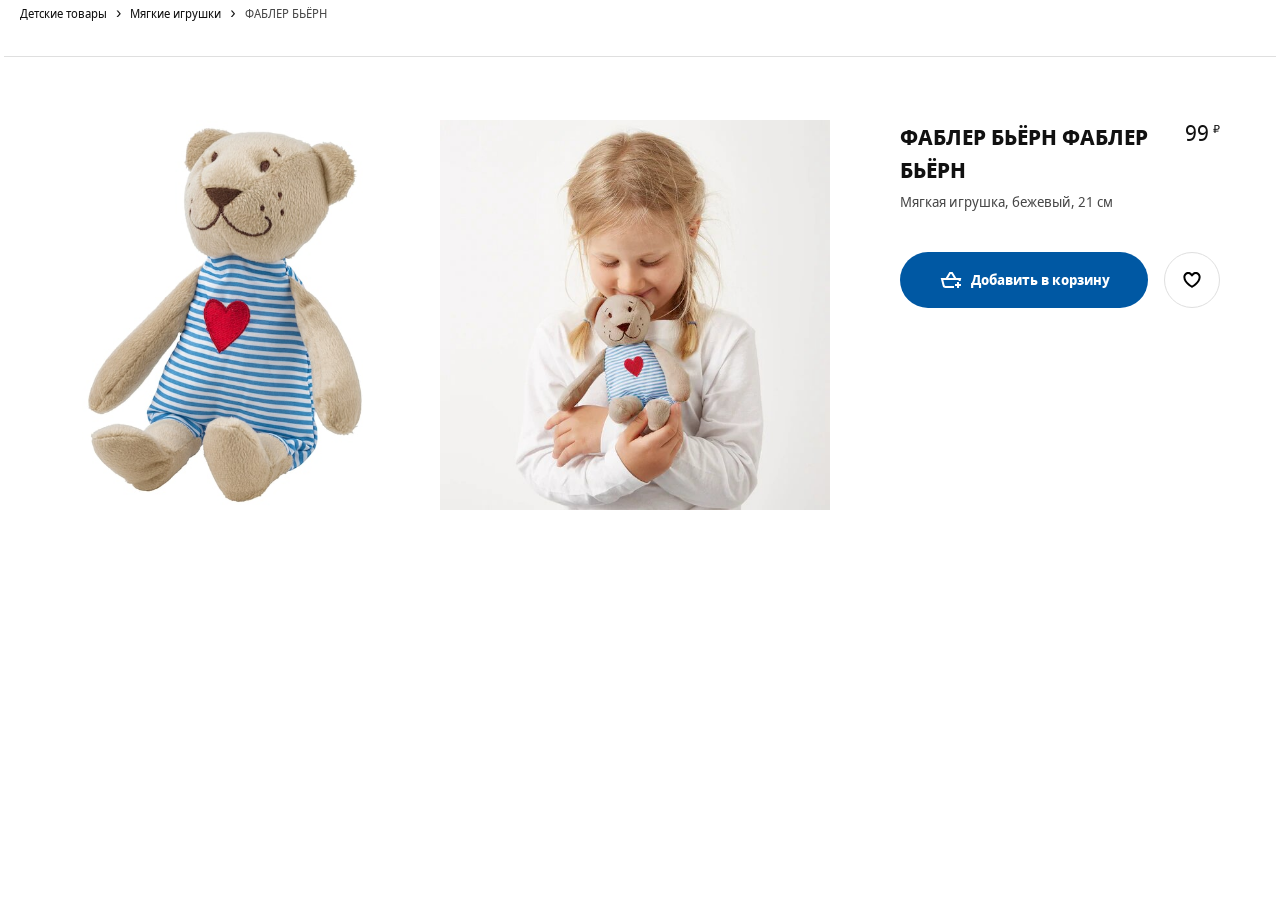
==== card.html @ dcc4cfbb "create" ====
<!DOCTYPE html>
<html lang="en">
<head>
	<meta charset="UTF-8">
	<meta name="viewport" content="width=device-width, user-scalable=no, initial-scale=1.0, maximum-scale=1.0, minimum-scale=1.0">
	<meta http-equiv="X-UA-Compatible" content="ie=edge">
	<link rel="apple-touch-icon" sizes="180x180" href="favicon/apple-touch-icon.png">
	<link rel="icon" type="image/png" sizes="32x32" href="favicon/favicon-32x32.png">
	<link rel="icon" type="image/png" sizes="16x16" href="favicon/favicon-16x16.png">
	<link rel="mask-icon" href="favicon/safari-pinned-tab.svg" color="#0058ab">
	<meta name="msapplication-TileColor" content="#0058ab">
	<meta name="theme-color" content="#0058ab">
	<title>Детские игрушки - IKEA</title>
	<link rel="stylesheet" href="styles/styles.css">
</head>
<body>
<main>
	<div class="container">
		<div class="breadcrumb">
			<nav role="navigation" aria-label="Breadcrumb" class="breadcrumb__nav">
				<ul class="breadcrumb__list">

					<li class="breadcrumb__list-item">
						<a href="goods.html?cat=Детские товары" class="breadcrumb__link"><span>Детские товары</span></a>
					</li>

					<li class="breadcrumb__list-item">
						<a href="goods.html?cat=Мягкие игрушки" class="breadcrumb__link"><span>Мягкие игрушки</span></a>
					</li>

					<li class="breadcrumb__list-item">
						<a href="#" class="breadcrumb__link"><span>ФАБЛЕР БЬЁРН</span></a>
					</li>

				</ul>
			</nav>
		</div>

		<div class="good wrapper">
			<div class="good-images">
				<div class="good-image__item">
					<img src="image/fabler-byorn-myagkaya-igrushka-bezhevyy__0710165_PE727396_S5.jpg" alt="">
				</div>
				<div class="good-image__item">
					<img src="image/fabler-byorn-myagkaya-igrushka-bezhevyy__0876865_PE611124_S5.jpg" alt="">
				</div>
			</div>
			<div class="good-item"> <!-- not-in-stock - нет в наличии-->
				<p class="good-item__new">Новинка</p>

				<div class="good-item__section">
					<div>
						<h2 class="good-item__header">ФАБЛЕР БЬЁРН ФАБЛЕР БЬЁРН</h2>
						<p class="good-item__description">Мягкая игрушка, бежевый, 21 см</p>

					</div>
					<p class="good-item__price">
						<span class="good-item__empty">Нет в наличии</span>
						<span class="good-item__price-value">99</span>
						<span class="good-item__currency">₽</span>
					</p>

				</div>
				<div class="good-item__buttons">
					<button type="button" class="btn btn-good" data-idd="idd001">
						<svg focusable="false" viewBox="0 0 24 24" class="btn-good-svg" aria-hidden="true">
							<path fill-rule="evenodd" clip-rule="evenodd" d="M10.4372 4H10.9993H12.0003H12.9996H13.5616L13.8538 4.48014L17.2112 9.99713H21H22.2806L21.9702 11.2396L21.5303 13H19.4688L19.7194 11.9971H4.28079L5.59143 17.2397C5.70272 17.6848 6.1027 17.9971 6.56157 17.9971H15V19.9971H6.56157C5.18496 19.9971 3.98502 19.0602 3.65114 17.7247L2.02987 11.2397L1.71924 9.99713H3.00002H6.78793L10.145 4.48017L10.4372 4ZM12.4375 6L14.87 9.99713H9.12911L11.5614 6H12.0003H12.4375ZM17.9961 16V14H19.9961V16H21.9961V18H19.9961V20H17.9961V18H15.9961V16H17.9961Z"></path>
						</svg>

						<span class="btn-good__label">Добавить в корзину</span>
					</button>
					<button type="button" class="btn btn-add-wishlist" data-idd="idd001">
						<svg focusable="false" viewBox="0 0 24 24" class="btn-add-wishlist__svg" aria-hidden="true">
							<path fill-rule="evenodd" clip-rule="evenodd" d="M12.336 5.52055C14.2336 3.62376 17.3096 3.62401 19.2069 5.52129C20.2067 6.52115 20.6796 7.85005 20.6259 9.15761C20.6151 12.2138 18.4184 14.8654 16.4892 16.6366C15.4926 17.5517 14.5004 18.2923 13.7593 18.8036C13.3879 19.0598 13.0771 19.2601 12.8574 19.3973C12.7475 19.466 12.6601 19.519 12.5992 19.5555C12.5687 19.5737 12.5448 19.5879 12.5279 19.5978L12.5079 19.6094L12.502 19.6129L12.5001 19.614C12.5001 19.614 12.4989 19.6147 11.9999 18.748C11.501 19.6147 11.5005 19.6144 11.5005 19.6144L11.4979 19.6129L11.4919 19.6094L11.472 19.5978C11.4551 19.5879 11.4312 19.5737 11.4007 19.5555C11.3397 19.519 11.2524 19.466 11.1425 19.3973C10.9227 19.2601 10.612 19.0598 10.2405 18.8036C9.49947 18.2923 8.50726 17.5517 7.51063 16.6366C5.58146 14.8654 3.38477 12.2139 3.37399 9.15765C3.32024 7.85008 3.79314 6.52117 4.79301 5.52129C6.69054 3.62376 9.76704 3.62376 11.6646 5.52129L11.9993 5.856L12.3353 5.52129L12.336 5.52055ZM11.9999 18.748L11.5005 19.6144L11.9999 19.9019L12.4989 19.6147L11.9999 18.748ZM11.9999 17.573C12.1727 17.462 12.384 17.3226 12.6236 17.1573C13.3125 16.6821 14.2267 15.9988 15.1366 15.1634C17.0157 13.4381 18.6259 11.2919 18.6259 9.13506V9.11213L18.627 9.08922C18.6626 8.31221 18.3844 7.52727 17.7926 6.9355C16.6762 5.81903 14.866 5.81902 13.7495 6.9355L13.7481 6.93689L11.9965 8.68166L10.2504 6.9355C9.13387 5.81903 7.3237 5.81903 6.20722 6.9355C5.61546 7.52727 5.33724 8.31221 5.3729 9.08922L5.37395 9.11213V9.13507C5.37395 11.2919 6.98418 13.4381 8.86325 15.1634C9.77312 15.9988 10.6874 16.6821 11.3762 17.1573C11.6159 17.3226 11.8271 17.462 11.9999 17.573Z"></path>
						</svg>
					</button>
				</div>

			</div>
		</div>


	</div>
</main>
</body>
</html>
---- styles/styles.css ----
/*
* Prefixed by https://autoprefixer.github.io
* PostCSS: v7.0.29,
* Autoprefixer: v9.7.6
* Browsers: last 4 version
*/

@font-face {
	font-family: 'Noto Sans';
	src: local('Noto Sans Display Regular'), local('NotoSansDisplay-Regular'), url('../fonts/Notosansdisplayregular.woff2') format('woff2'), url('../fonts/Notosansdisplayregular.woff') format('woff');
	font-weight: 400;
	font-style: normal;
}

@font-face {
	font-family: 'Noto Sans';
	src: local('Noto Sans Display Italic'), local('NotoSansDisplay-Italic'), url('../fonts/Notosansdisplayitalic.woff2') format('woff2'), url('../fonts/Notosansdisplayitalic.woff') format('woff');
	font-weight: 400;
	font-style: italic;
}

@font-face {
	font-family: 'Noto Sans';
	src: local('Noto Sans Display Bold'), local('NotoSansDisplay-Bold'), url('../fonts/Notosansdisplaybold.woff2') format('woff2'), url('../fonts/Notosansdisplaybold.woff') format('woff');
	font-weight: 700;
	font-style: normal;
}

@font-face {
	font-family: 'Noto Sans';
	src: local('Noto Sans Display Bold Italic'), local('NotoSansDisplay-BoldItalic'), url('../fonts/Notosansdisplaybolditalic.woff2') format('woff2'), url('../fonts/Notosansdisplaybolditalic.woff') format('woff');
	font-weight: 700;
	font-style: italic;
}

html {
	-webkit-box-sizing: border-box;
	box-sizing: border-box;
}

*,
*::before,
*::after {
	-webkit-box-sizing: inherit;
	box-sizing: inherit;
}

body {
	min-width: 320px;
	margin: 0;

	background-color: #fff; /*под проект*/
	font-family: Noto Sans, Arial, sans-serif; /*в "" свой шрифт под проект*/

	font-size: 16px;
	color: #111;
	line-height: 1.5;
	-webkit-font-smoothing: subpixel-antialiased;
}

button, input {
	font: inherit;
}

button {
	cursor: pointer;
}

img {
	max-width: 100%;
	width: 100%;
	height: auto;
}

a {
	text-decoration: none;
	color: inherit;
}

ul {
	list-style: none;
	padding: 0;
	margin: 0;
}

h1, h2, h3, p {
	padding: 0;
	margin: 0;
}

/* container */

.container {
	max-width: 100rem;
	margin: 0 auto;
	padding: 0 1.25rem;
}

.visually-hidden {
	position: absolute !important;
	clip: rect(1px 1px 1px 1px);
	clip: rect(1px, 1px, 1px, 1px);
	padding: 0 !important;
	border: 0 !important;
	height: 1px !important;
	width: 1px !important;
	overflow: hidden;
}

/* при работе с float */

.clearfix::after {
	content: "";
	display: table;
	clear: both;
}

header {
	margin-bottom: 3.75rem;
}

.header {
	display: -ms-grid;
	display: grid;
	grid-gap: 1.25rem;
	-ms-grid-columns: 2fr 1.25rem 2fr 1.25rem 16fr 1.25rem 1fr 1.25rem 1fr;
	grid-template-columns: 2fr 2fr 16fr 1fr 1fr;
	-webkit-box-align: center;
	-ms-flex-align: center;
	align-items: center;
	padding: 1.75rem 0;
}

footer {
	background-color: #f5f5f5;
	margin-top: 3.75rem;
	padding: 3.75rem 0 0 0;
}

.footer {
	display: -ms-grid;
	display: grid;
	-ms-grid-columns: 1fr 1fr 1fr;
	grid-template-columns: 1fr 1fr 1fr;
}

.main-header {
	margin-bottom: 1.875rem
}

.btn {
	background-color: transparent;
	outline: transparent;
	border-radius: 50%;
	width: 40px;
	height: 40px;
	display: -webkit-box;
	display: -ms-flexbox;
	display: flex;
	-webkit-box-align: center;
	-ms-flex-align: center;
	align-items: center;
	-webkit-box-pack: center;
	-ms-flex-pack: center;
	justify-content: center;
	border: 1px solid transparent;
}

.btn:hover {
	background-color: #f5f5f5;
	color: #111;
}

.svg-icon {
	fill: currentColor;
}

.logo {
	text-align: center;
	width: 75px;
	height: 30px;

}

.search {
	position: relative;
	-webkit-box-flex: 1;
	-ms-flex-positive: 1;
	flex-grow: 1;
	height: 50px;
	margin: 0 40px;
}

.search-input {
	-webkit-appearance: none;
	-moz-appearance: none;
	appearance: none;
	background-color: #f5f5f5;
	display: block;
	appearance: none;
	width: 100%;
	height: 100%;
	padding: .5rem 3.5rem;
	margin: 0 auto;
	line-height: 1.5;
	border: 0;
	border-radius: 50em;
	outline: 0;
	-webkit-box-shadow: none;
	box-shadow: none;
	-webkit-transition: background .2s;
	-o-transition: background .2s;
	transition: background .2s;
}

.search-btn {
	position: absolute;
	top: 0.9rem;
	right: 0.9rem;
	background-image: url("data:image/svg+xml;charset=utf-8,%3Csvg width='16' height='17' fill='%23484848' xmlns='http://www.w3.org/2000/svg'%3E%3Cpath fill-rule='evenodd' clip-rule='evenodd' d='M6.5 11a4.5 4.5 0 110-9 4.5 4.5 0 010 9zm4.968-.307a6.5 6.5 0 10-1.514 1.315l3.996 3.996 1.414-1.414-3.896-3.897z'/%3E%3C/svg%3E");
	background-repeat: no-repeat;
	background-size: contain;
	width: 2.5rem;
	height: 1.5rem;
	background-position: center;
}

.offer {
	position: relative;
}

.offer-extra {
	position: absolute;
	padding: .9rem;
	color: #111;
	left: 1.25rem;
	bottom: 1.25rem;
	display: -webkit-box;
	display: -ms-flexbox;
	display: flex;
	background: #fff;
	-webkit-box-orient: vertical;
	-webkit-box-direction: normal;
	-ms-flex-direction: column;
	flex-direction: column;
	-webkit-box-align: start;
	-ms-flex-align: start;
	align-items: flex-start;
	max-width: 19rem;
	min-width: 13rem;
	font-size: .9rem;
	line-height: 1.5;
	font-weight: bold;
	word-break: break-word;
}

.offer-arrow {
	display: inline-block;
	height: 1.5rem;
	width: 1.5rem;
	vertical-align: middle;
	fill: currentColor;
	margin-top: 1.875rem;

}


.footer-header {
	line-height: 2rem;
	font-size: 1.25rem;
	padding: 0 0 1rem 0;

}

.footer-list {
	margin-bottom: .8rem;
}

.footer-list > a {
	color: #484848;
}

.footer-list > a:hover {
	color: #111;
	text-decoration: underline;
}

.catalog {
	position: fixed;
	z-index: 999;
	top: 0;
	left: -100%;
	bottom: 0;
	background-color: #fff;
	overflow-y: auto;
	overflow-x: hidden;
	-webkit-transition: left 0.2s 0s;
	-o-transition: left 0.2s 0s;
	transition: left 0.2s 0s;
	width: 20rem;
	padding: 6rem 4rem 3rem;

}

.catalog.open {
	left: 0;
}

.catalog-btn {
	position: absolute;
	top: 3rem;
	left: 3rem;
}

.catalog-list__item,
.subcatalog-list__item {
	cursor: pointer;
	color: #111;


}

.catalog-list__item a,
.subcatalog-list__item a {
	text-decoration: underline;
	display: block;
}

.catalog-list__item a {
	padding: .5rem 1.5rem .5rem 0;
}

.subcatalog-list__item a {
	padding: .5rem 0;
}

.catalog-list__item:hover a,
.subcatalog-list__item:hover a {
	text-decoration: underline;
}

.catalog-list__item.active {
	background-repeat: no-repeat;
	background-position: right 0 center;
	background-image: url('data:image/svg+xml;utf8,<svg width="24" height="24" viewBox="0 0 24 24" fill="none" xmlns="http://www.w3.org/2000/svg"><path fill-rule="evenodd" clip-rule="evenodd" d="M15.5996 11.9999L9.81456 17.7857L8.40026 16.3716L12.7714 11.9999L8.40026 7.62823L9.81457 6.21411L15.5996 11.9999Z" fill="%23959595"/></svg>');
}

.subcatalog {
	position: fixed;
	z-index: 998;
	top: 0;
	left: -100%;
	bottom: 0;
	background-color: #fff;
	overflow-y: auto;
	overflow-x: hidden;
	-webkit-transition: left, right 0.2s 0s;
	-o-transition: left, right 0.2s 0s;
	transition: left, right 0.2s 0s;
	width: 25rem;
	padding: 6rem 4rem 3rem;
	border-left: 2px solid #ccc;
}

.subcatalog.subopen {
	left: 20rem;
	display: block;
}

.overlay {
	display: block;
	position: fixed;
	z-index: 899;
	top: 0;
	bottom: 0;
	right: 0;
	left: 0;
	background-color: black;
	-webkit-transition: all .2s ease;
	-o-transition: all .2s ease;
	transition: all .2s ease;
	opacity: 0;
	pointer-events: none;
}

.overlay.active {
	opacity: 0.25;
	pointer-events: all;
}


.wrapper {
	position: relative;
	margin-top: 4rem;
}

.wrapper:before {
	content: '';
	width: calc(100% + 2rem);
	display: block;
	position: absolute;
	top: -2rem;
	z-index: 99;
	margin: 0 -1rem;
	border-bottom: 1px solid #dfdfdf;
}

.good {
	display: -ms-grid;
	display: grid;
	-ms-grid-columns: minmax(0, 1fr) 1.25rem minmax(0, 1fr) 1.25rem minmax(0, 1fr) 1.25rem minmax(0, 1fr) 1.25rem minmax(0, 1fr) 1.25rem minmax(0, 1fr) 1.25rem minmax(0, 1fr) 1.25rem minmax(0, 1fr) 1.25rem minmax(0, 1fr) 1.25rem minmax(0, 1fr) 1.25rem minmax(0, 1fr) 1.25rem minmax(0, 1fr);
	grid-template-columns: repeat(12, minmax(0, 1fr));
	grid-column-gap: 1.25rem;
	padding-top: 2rem;
}

.good-images {
	display: -webkit-box;
	display: -ms-flexbox;
	display: flex;
	-ms-flex-wrap: wrap;
	flex-wrap: wrap;
	-ms-grid-column: 1;
	grid-column-start: 1;
	-ms-grid-column-span: 8;
	grid-column-end: 9;
	-ms-flex-pack: distribute;
	justify-content: space-around;


}

.good-image__item {
	width: calc(50% - 1.25rem);
	margin-left: .625rem;
	margin-right: .625rem;
	min-height: 500px;
}


.good-item {
	-ms-grid-column: 9;
	grid-column-start: 9;
	-ms-grid-column-span: 4;
	grid-column-end: 13;
	padding: 0 2.5rem;
}

.good-item__section {
	margin-bottom: 2.5rem;
}

.good-item__new {
	display: none;
}


.good-item__empty {
	display: none;
}

.not-in-stock .good-item__empty {
	display: block;
}

.not-in-stock .btn-good {
	display: none;
}

.good-item__header {
	font-size: 1.375rem;
	line-height: 1.5;
	font-weight: 700;
	text-transform: uppercase;
	margin-bottom: .3rem;
}

.good-item__description {
	line-height: 1.5;
	letter-spacing: 0;
	font-weight: 400;
	color: #484848;
	font-size: .875rem;
}

.good-item__price {
	white-space: nowrap;
	text-align: right;
}

.good-item__section {
	display: -webkit-box;
	display: -ms-flexbox;
	display: flex;
	-webkit-box-pack: justify;
	-ms-flex-pack: justify;
	justify-content: space-between;
}

.good-item__price-value {
	line-height: 1.1875;
	font-size: 1.375rem;
}

.good-item__currency {
	line-height: .9;
	font-size: .6875rem;
	vertical-align: text-top;
}

.not-in-stock .good-item__price-value,
.not-in-stock .good-item__currency {
	display: none;
}

.good-item__buttons {
	display: -webkit-box;
	display: -ms-flexbox;
	display: flex;
	-webkit-box-pack: justify;
	-ms-flex-pack: justify;
	justify-content: space-between;
	-webkit-box-align: center;
	-ms-flex-align: center;
	align-items: center;
	width: 100%;
}

.btn-good {
	margin-right: 1rem;
	-webkit-box-flex: 1;
	-ms-flex-positive: 1;
	flex-grow: 1;
	-ms-flex-negative: 1;
	flex-shrink: 1;
	position: relative;
	background: #0058a3;
	color: #fff;
	border-radius: 52px;
	padding: 0 2rem;
	display: -webkit-box;
	display: -ms-flexbox;
	display: flex;
	height: 3.5rem;
	-webkit-box-align: center;
	-ms-flex-align: center;
	align-items: center;
}

.btn-good-svg {
	margin-right: .5rem;
	vertical-align: top;
	-ms-flex-negative: 0;
	flex-shrink: 0;
	display: inline-block;
	height: 1.5rem;
	width: 1.5rem;
	fill: #fff;
}

.btn-good:hover {
	color: #0058a3;
}

.btn-good:hover .btn-good-svg {
	fill: #0058a3;
}

.btn-good__label {
	text-align: center;
	border: 0;
	font-weight: 700;
	font-size: .875rem;
	line-height: 1.42857;
}

.btn-add-wishlist {
	background: rgba(0, 0, 0, 0);
	color: #111;
	border-radius: 40px;
	padding: 0 .9375rem;
	border: 1px solid #dfdfdf;
	height: 3.5rem;
	width: 3.5rem;
	margin-left: auto;
}

.btn-add-wishlist__svg {
	height: 1.5rem;
	width: 1.5rem;

}

.btn-add-wishlist:hover .btn-add-wishlist__svg {
	fill: red;
}

.btn-add-wishlist.contains-wishlist .btn-add-wishlist__svg {
	fill: red;

}

.btn-add-wishlist:hover.contains-wishlist .btn-add-wishlist__svg {
	fill: black;
}


.goods-list {
	display: -ms-grid;
	display: grid;
	grid-template-columns: repeat(4, 1fr);
}

.goods-list__item {
	margin-bottom: 2rem;
}


.goods-item {
	position: relative;
	display: -webkit-box;
	display: -ms-flexbox;
	display: flex;
	-webkit-box-orient: vertical;
	-webkit-box-direction: normal;
	-ms-flex-direction: column;
	flex-direction: column;
	-webkit-box-pack: justify;
	-ms-flex-pack: justify;
	justify-content: space-between;
	height: 100%;
}

.goods-item__img {
	height: 380px;
	display: table-cell;
	vertical-align: middle
}


.btn-add-card {
	position: absolute;
	opacity: 0;
	-webkit-transition: opacity 0.2s 0s;
	-o-transition: opacity 0.2s 0s;
	transition: opacity 0.2s 0s;
	right: 1rem;
	bottom: 0.5rem;
	background-color: rgb(0, 88, 163);
	border: 1px solid rgb(0, 88, 163);
	background-repeat: no-repeat;
	background-position: center;
	background-image: url("data:image/svg+xml;utf8,<svg width='24' height='24' xmlns='http://www.w3.org/2000/svg' viewBox='0 0 24 24'><path fill-rule='evenodd' clip-rule='evenodd' d='M10.4372 4H10.9993H12.0003H12.9996H13.5616L13.8538 4.48014L17.2112 9.99713H21H22.2806L21.9702 11.2396L21.5303 13H19.4688L19.7194 11.9971H4.28079L5.59143 17.2397C5.70272 17.6848 6.1027 17.9971 6.56157 17.9971H15V19.9971H6.56157C5.18496 19.9971 3.98502 19.0602 3.65114 17.7247L2.02987 11.2397L1.71924 9.99713H3.00002H6.78793L10.145 4.48017L10.4372 4ZM12.4375 6L14.87 9.99713H9.12911L11.5614 6H12.0003H12.4375ZM17.9961 16V14H19.9961V16H21.9961V18H19.9961V20H17.9961V18H15.9961V16H17.9961Z' fill='white' /></svg>");
}

.btn-add-card:hover {
	background-color: rgb(255, 255, 255);
	background-image: url("data:image/svg+xml;utf8,<svg width='24' height='24' xmlns='http://www.w3.org/2000/svg' viewBox='0 0 24 24'><path fill-rule='evenodd' clip-rule='evenodd' d='M10.4372 4H10.9993H12.0003H12.9996H13.5616L13.8538 4.48014L17.2112 9.99713H21H22.2806L21.9702 11.2396L21.5303 13H19.4688L19.7194 11.9971H4.28079L5.59143 17.2397C5.70272 17.6848 6.1027 17.9971 6.56157 17.9971H15V19.9971H6.56157C5.18496 19.9971 3.98502 19.0602 3.65114 17.7247L2.02987 11.2397L1.71924 9.99713H3.00002H6.78793L10.145 4.48017L10.4372 4ZM12.4375 6L14.87 9.99713H9.12911L11.5614 6H12.0003H12.4375ZM17.9961 16V14H19.9961V16H21.9961V18H19.9961V20H17.9961V18H15.9961V16H17.9961Z' fill='rgb(0, 88, 163)' /></svg>");

}

.goods-item:hover .btn-add-card {
	opacity: 1;
}

.goods-item__header {
	margin-top: auto;
	margin-bottom: 1rem;
}

.goods-item__new {
	line-height: 1.42857;
	color: #ca5008;
	font-weight: 700;
	font-size: 0.8rem;
}

.goods-item__link {
	display: block;
	height: 100%;
}

.goods-item__description {
	margin-bottom: 1rem;
	font-size: .875rem;
	line-height: 1.42857;
}

.goods-item__price {
	min-height: calc(40px + 0.5rem);
	padding-bottom: 0.5rem;
	font-weight: 700;
}

.goods-item__price-value {
	font-size: 1.375rem;
}

.goods-item__currency {
	line-height: .9;
	font-size: .6875rem;
	vertical-align: text-top;
}


.breadcrumb__list-item {
	display: inline;
}

.breadcrumb__list-item:after {
	content: "\0203A";
	display: inline;
	margin: 0 .3125rem;
	font-size: 1rem;
	line-height: 1.125;
}

.breadcrumb__list-item:last-child:after {
	content: "";
}

.breadcrumb__link {
	font-size: .75rem;
	line-height: 1.5;
	font-weight: 400;
	vertical-align: middle;
}

.breadcrumb__list-item:last-child .breadcrumb__link {
	color: #484848;
	pointer-events: none;
	cursor: auto;
}

.cart-wrapper {
	max-width: 768px;
}

.cart-header {
	text-align: center;
}

.product {
	display: -ms-grid;
	display: grid;
	-ms-grid-columns: 152px 4fr 6fr;
	grid-template-columns: 152px 4fr 6fr;
	-ms-grid-rows: auto;
	grid-template-rows: auto;
	font-size: .81rem;
	line-height: 1.385;
}

.product > *:nth-child(1) {
	-ms-grid-row: 1;
	-ms-grid-column: 1;
}

.product > *:nth-child(2) {
	-ms-grid-row: 1;
	-ms-grid-column: 2;
}

.product > *:nth-child(3) {
	-ms-grid-row: 1;
	-ms-grid-column: 3;
}

.product__image-container {
	-ms-grid-column: 1;
	grid-column: 1;
	-ms-grid-row: 1;
	-ms-grid-row-span: 2;
	grid-row: 1/3;
	padding-right: 1rem;
}

.product__description {
	-ms-grid-column: 2;
	grid-column: 2;
	-ms-grid-row: 1;
	grid-row: 1;
}

.product__name {
	font-size: 1.2rem;
	margin-bottom: .5rem;
	font-weight: 700;
	text-transform: uppercase;
	word-break: break-word;
}

.product__prices {
	-ms-grid-column: 3;
	grid-column: 3;
	-ms-grid-row: 1;
	grid-row: 1;
	text-align: right;
	padding-top: 0;
}

.product__controls {
	-ms-grid-column: 3;
	grid-column: 3;
	-ms-grid-row: 2;
	grid-row: 2;
	margin-top: .5rem;
	display: -webkit-box;
	display: -ms-flexbox;
	display: flex;
	-webkit-box-pack: end;
	-ms-flex-pack: end;
	justify-content: flex-end;
}

.btn-remove {
	color: #444;
	border-color: #666;
	border-radius: unset;
}

.product__total {
	font-weight: 700;
	font-size: 1.06rem;
	line-height: 1.2;
}

.product-controls__remove {
	width: 12.5%;
}

.product-controls__quantity {
	width: 25%;
	margin-left: .5rem;
}

.cart-header {
	margin-bottom: 3rem;
}

.cart-item {
	margin-bottom: 2rem;
}

.cart-total {
	display: -webkit-box;
	display: -ms-flexbox;
	display: flex;
	-webkit-box-pack: justify;
	-ms-flex-pack: justify;
	justify-content: space-between;
	padding: .35rem 0;
	font-weight: 700;
	font-size: 14px;
	text-align: initial;
	border: dashed #cacaca;
	border-width: 1px 0;
}

.cart-checkout {
	color: #ffffff;
	padding: 12px 62px;
	background-color: #3a6e9f;
	border: none;
	display: block;
	margin: 1rem auto;
}

.cart-form {
	margin: 1rem 0;
	text-align: center;
}

.cart-form label {
	display: block;
	margin: 1rem;
}

select {
	width: 100%;
	max-width: 352px;
	height: 40px;
	margin: 0;
	padding: 0 10px;
	border: 1px solid #666;
	border-radius: 2px;
	background: #fff url(../image/chevron-down-thin-24.1667eab2.svg) no-repeat right 8px center/1.5rem;
	-webkit-appearance: none;
	-moz-appearance: none;
	appearance: none;
	font-size: 1rem;
	line-height: 1.15;
	font-family: inherit;
	text-transform: none;
}

@media (max-width: 1200px) {
	.goods-list {
		grid-template-columns: repeat(3, 1fr);
	}
}

@media (max-width: 768px) {
	.goods-list {
		grid-template-columns: repeat(2, 1fr);
	}

	.header {
		-ms-grid-columns: 1fr 1.25rem 2fr 1.25rem 1fr 1.25rem 1fr;
		grid-template-columns: 1fr 2fr 1fr 1fr;
		-ms-grid-rows: auto 1.25rem auto 1.25rem auto;
		grid-template-areas: "burger logo wishlist cart" "main main . sidebar" "footer footer footer footer";
	}

	.btn-burger {
		grid-area: burger;
	}

	.logo {
		grid-area: logo;
	}

	.btn-wishlist {
		grid-area: wishlist;
	}

	.btn-cart {
		grid-area: cart;
	}

	.search {
		grid-area: search;
		-ms-grid-row: 2;
		grid-row: 2;
		-ms-grid-column-span: 5;
		grid-column-end: 6;
		-ms-grid-column: 1;
		grid-column-start: 1;
		margin: 0;
	}

	.footer {
		-ms-grid-rows: auto;
		grid-template-rows: auto;
		-webkit-box-pack: center;
		-ms-flex-pack: center;
		justify-content: center;
		grid-template-areas: "catalog" "about" "connection";
		-ms-grid-columns: 300px;
		grid-template-columns: 300px

	}

	.footer-catalog {
		grid-area: catalog;
		margin-bottom: 50px;
	}

	.footer-about {
		grid-area: about;
		margin-bottom: 50px;
	}

	.footer-connection {
		grid-area: connection;
		margin-bottom: 50px;
	}

	.catalog {
		width: 50%;
	}

	.subcatalog {
		width: 50%;
		left: auto;
		right: -100%;
	}

	.subcatalog.subopen {
		right: 0;
		left: auto;
	}
}

@media (max-width: 768px) {

	.footer-catalog {
		-ms-grid-row: 1;
		-ms-grid-column: 1

	}

	.footer-about {
		-ms-grid-row: 2;
		-ms-grid-column: 1

	}

	.footer-connection {
		-ms-grid-row: 3;
		-ms-grid-column: 1

	}
}

@media (max-width: 768px) {

	.btn-burger {
		-ms-grid-row: 1;
		-ms-grid-column: 1;
	}

	.logo {
		-ms-grid-row: 1;
		-ms-grid-column: 3;
	}

	.btn-wishlist {
		-ms-grid-row: 1;
		-ms-grid-column: 5;
	}

	.btn-cart {
		-ms-grid-row: 1;
		-ms-grid-column: 7;
	}
}

@media (max-width: 576px) {
	.goods-list {
		-ms-grid-columns: 1fr;
		grid-template-columns: 1fr;
	}

	.catalog {
		width: 100%;
	}

	.subcatalog {
		z-index: 999;
		width: 100%;
	}

	.subcatalog.subopen {
		right: 0;
	}
}
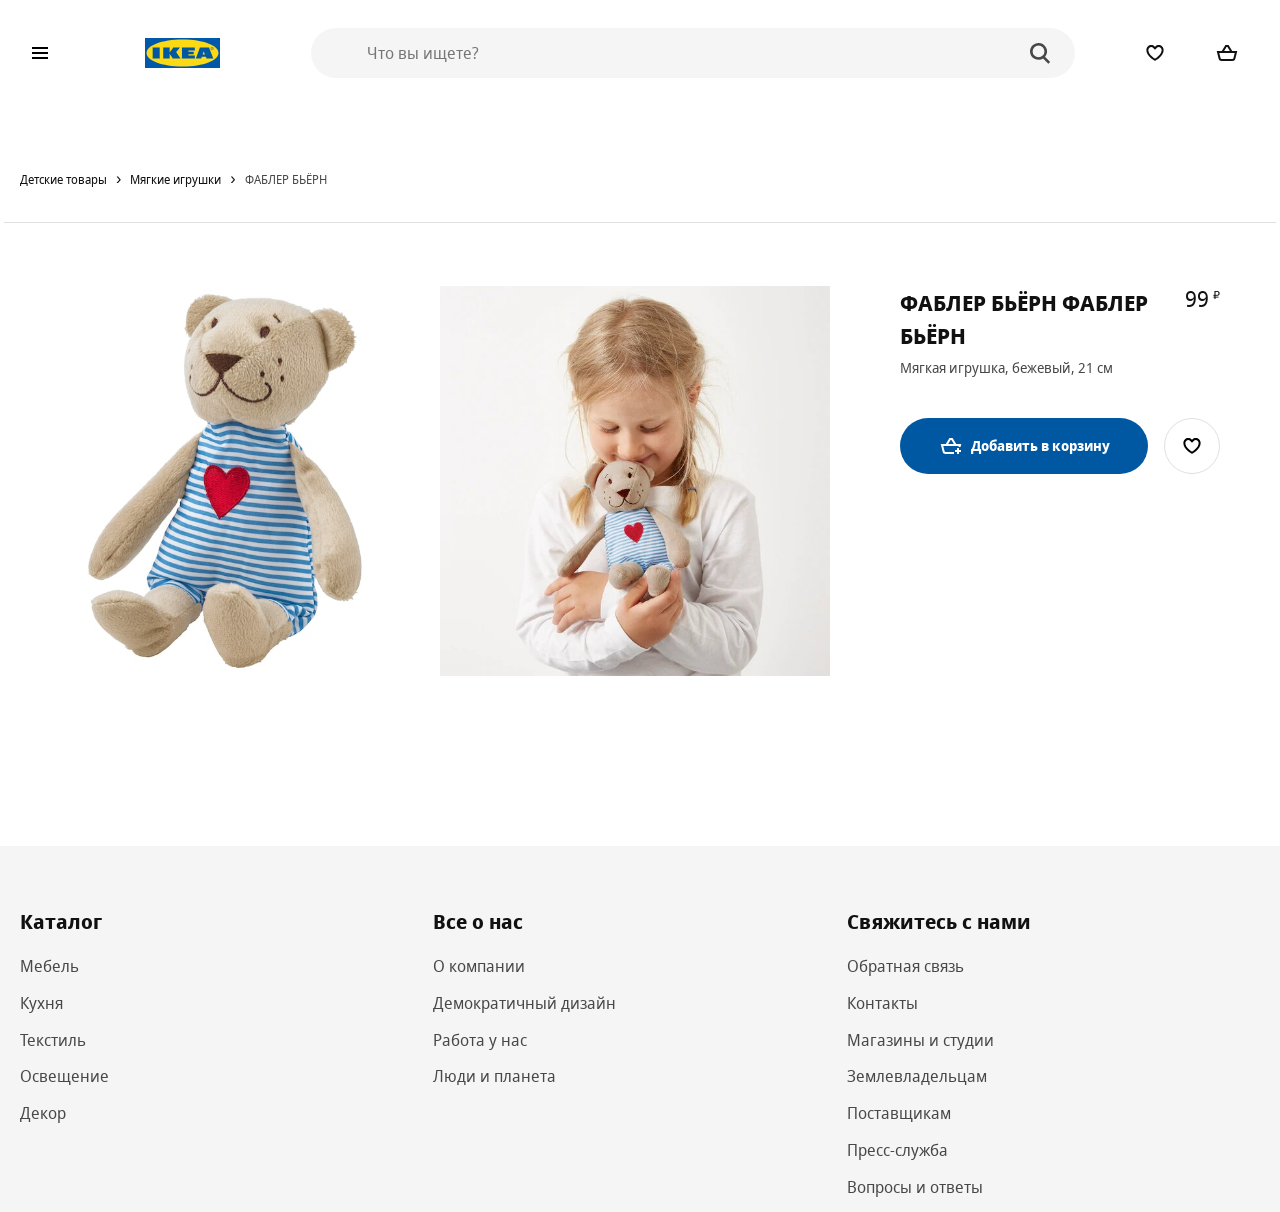
==== commit 1677f47c: "new" ====
--- a/card.html
+++ b/card.html
@@ -12,6 +12,11 @@
 	<meta name="theme-color" content="#0058ab">
 	<title>Детские игрушки - IKEA</title>
 	<link rel="stylesheet" href="styles/styles.css">
+	<script defer src="script/generateHeader.js"></script>
+    <script defer src="script/generateFooter.js"></script>
+    <script defer src="script/generateCatalog.js"></script>
+    <script defer src="script/generateSubCatalog.js"></script>
+    <script defer src="script/main.js"></script>
 </head>
 <body>
 <main>
--- a/styles/styles.css
+++ b/styles/styles.css
@@ -906,7 +906,7 @@
 	}
 
 	.header {
-		-ms-grid-columns: 1fr 1.25rem 2fr 1.25rem 1fr 1.25rem 1fr;
+		-ms-grid-columns: 1fr 1.25rem 4fr 1.25rem 1fr 1.25rem 1fr;
 		grid-template-columns: 1fr 2fr 1fr 1fr;
 		-ms-grid-rows: auto 1.25rem auto 1.25rem auto;
 		grid-template-areas: "burger logo wishlist cart" "main main . sidebar" "footer footer footer footer";
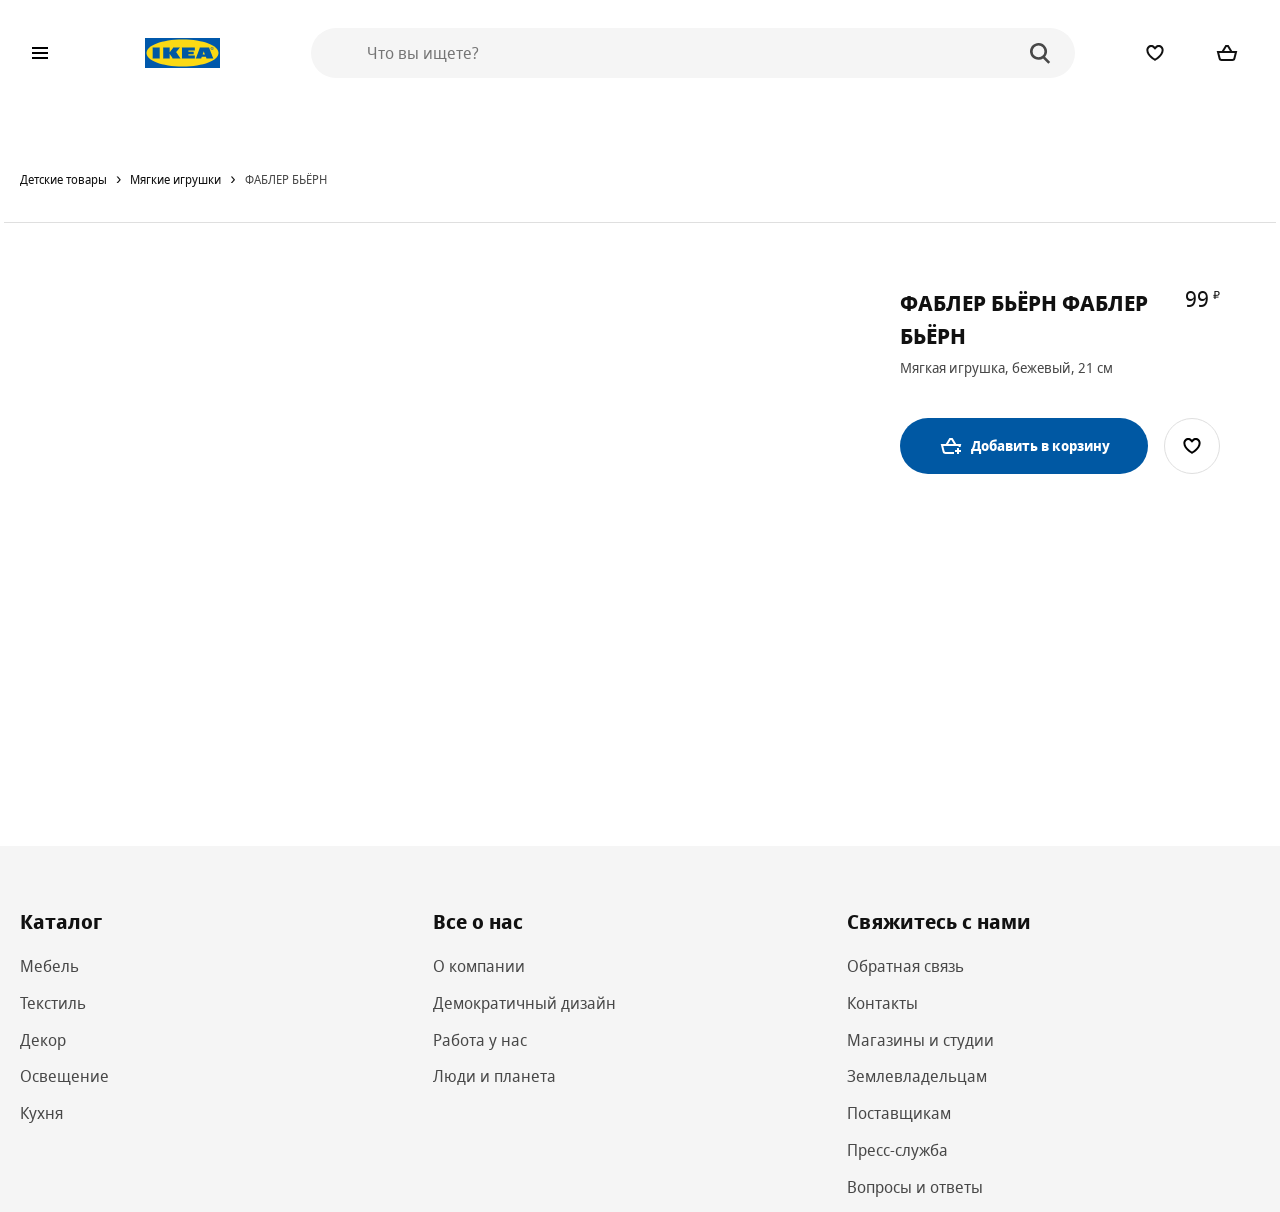
==== commit 099971a3: "new" ====
--- a/card.html
+++ b/card.html
@@ -12,11 +12,9 @@
 	<meta name="theme-color" content="#0058ab">
 	<title>Детские игрушки - IKEA</title>
 	<link rel="stylesheet" href="styles/styles.css">
-	<script defer src="script/generateHeader.js"></script>
-    <script defer src="script/generateFooter.js"></script>
-    <script defer src="script/generateCatalog.js"></script>
-    <script defer src="script/generateSubCatalog.js"></script>
-    <script defer src="script/main.js"></script>
+
+    <script type="module" defer src="script/index.js"></script>
+
 </head>
 <body>
 <main>
@@ -44,10 +42,10 @@
 		<div class="good wrapper">
 			<div class="good-images">
 				<div class="good-image__item">
-					<img src="image/fabler-byorn-myagkaya-igrushka-bezhevyy__0710165_PE727396_S5.jpg" alt="">
+					<img src="#" alt="">
 				</div>
 				<div class="good-image__item">
-					<img src="image/fabler-byorn-myagkaya-igrushka-bezhevyy__0876865_PE611124_S5.jpg" alt="">
+					<img src="#" alt="">
 				</div>
 			</div>
 			<div class="good-item"> <!-- not-in-stock - нет в наличии-->
--- a/styles/styles.css
+++ b/styles/styles.css
@@ -608,6 +608,7 @@
 .goods-list {
 	display: -ms-grid;
 	display: grid;
+	grid-gap: 1.25rem;
 	grid-template-columns: repeat(4, 1fr);
 }
 
